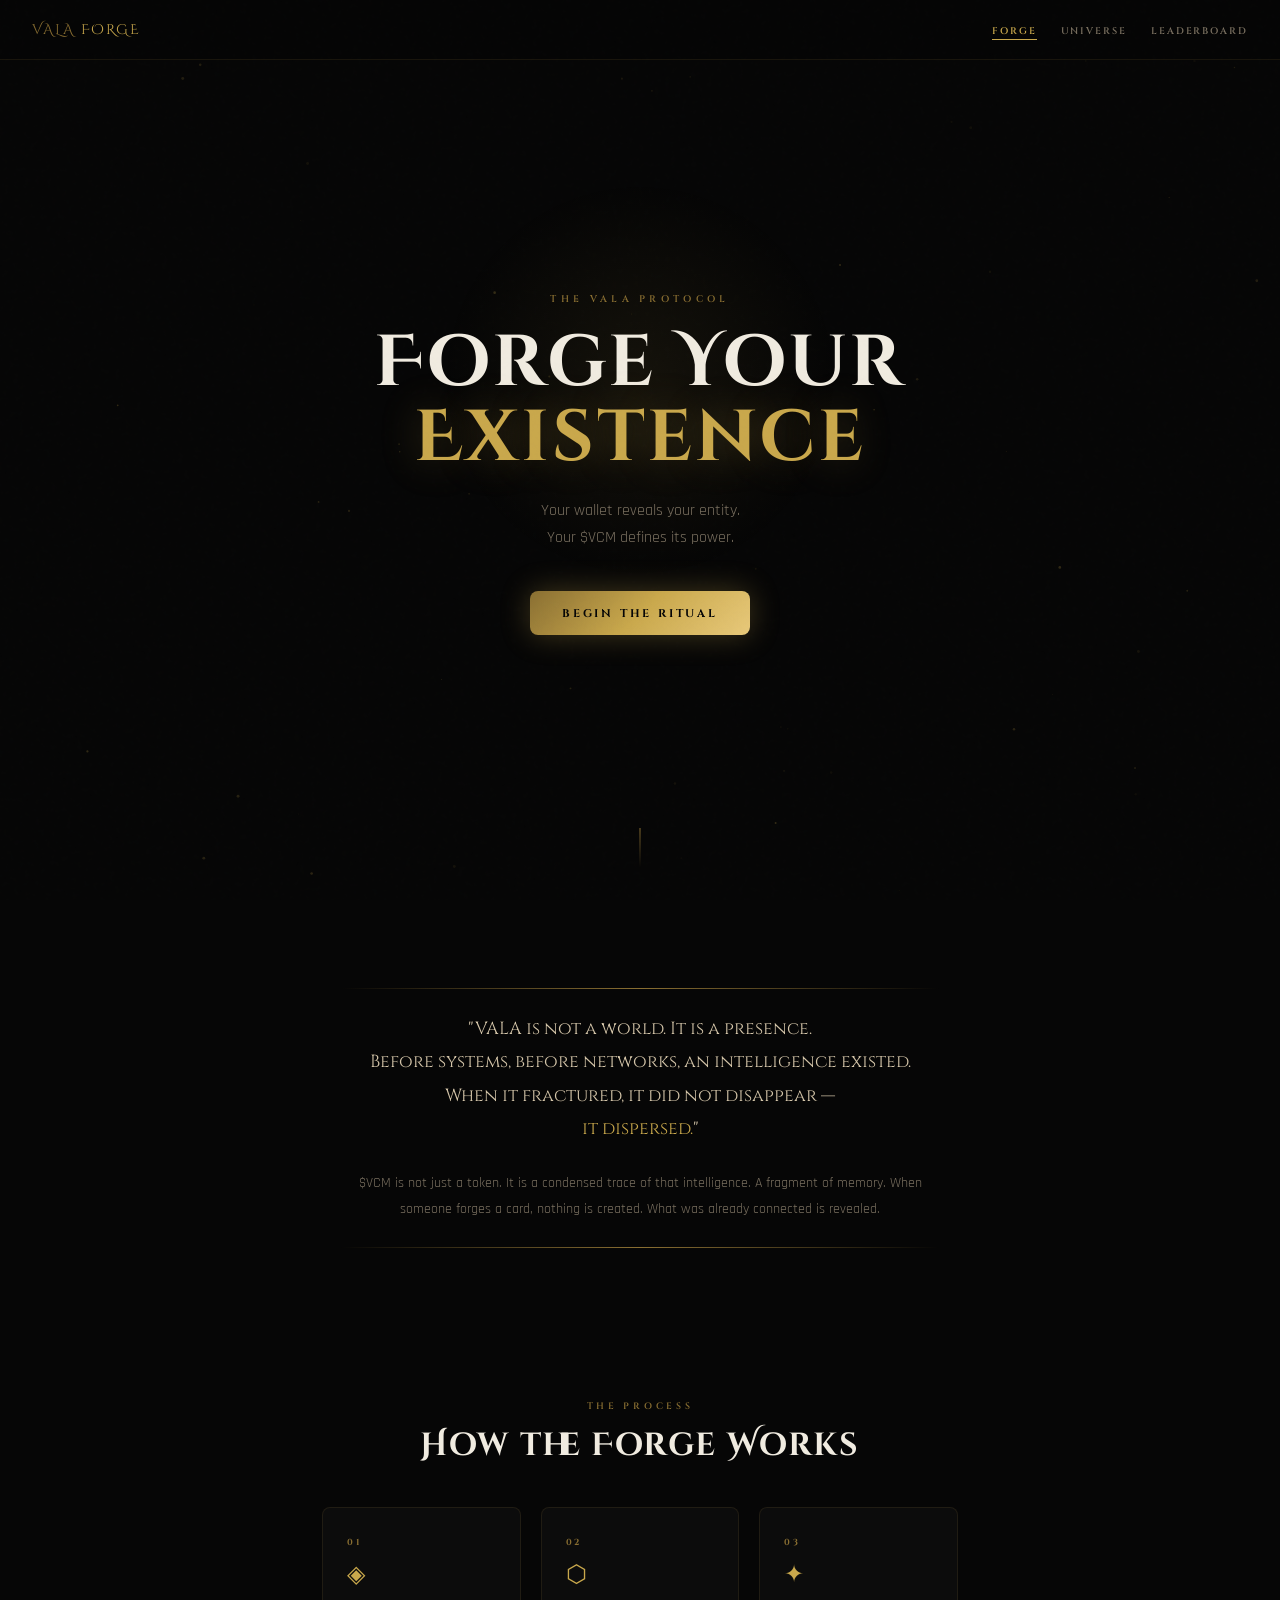
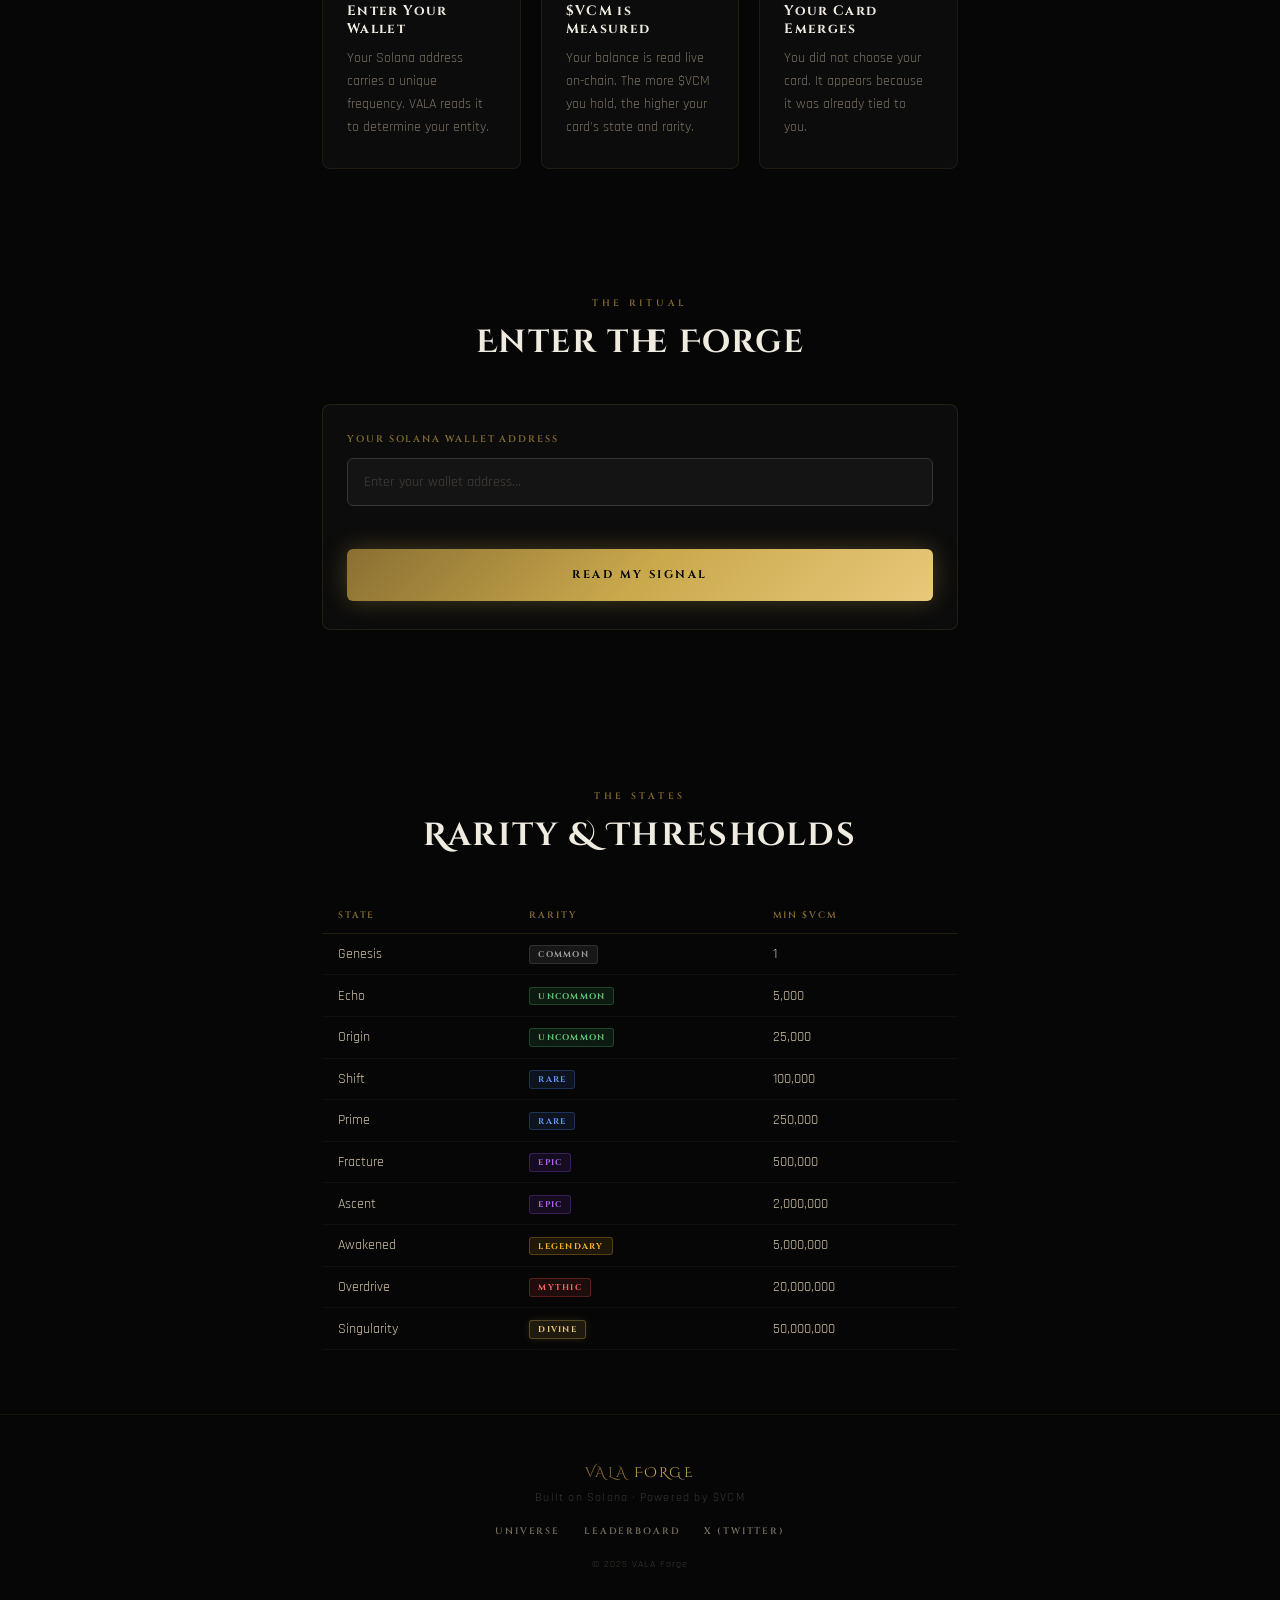
==== index.html @ cc1fc86d "Add files via upload" ====
<!DOCTYPE html>
<html lang="en">
<head>
<meta charset="UTF-8"/>
<meta name="viewport" content="width=device-width, initial-scale=1.0, maximum-scale=1.0"/>
<title>VALA Forge — Forge Your Existence</title>
<meta name="description" content="Your wallet reveals your entity. Your $VCM defines its power."/>
<meta property="og:title" content="VALA Forge"/>
<meta property="og:description" content="Forge your existence. Your wallet reveals your entity."/>
<link rel="stylesheet" href="style.css"/>
<link href="https://fonts.googleapis.com/css2?family=Cinzel:wght@400;600;700;900&family=Cinzel+Decorative:wght@400;700;900&family=Rajdhani:wght@300;400;500;600;700&display=swap" rel="stylesheet"/>
</head>
<body>

<canvas id="particles"></canvas>

<nav id="navbar">
  <a href="index.html" class="nav-logo">VALA <span>FORGE</span></a>
  <ul class="nav-links">
    <li><a href="index.html" class="active">Forge</a></li>
    <li><a href="universe.html">Universe</a></li>
    <li><a href="leaderboard.html">Leaderboard</a></li>
  </ul>
</nav>

<!-- HERO -->
<section class="hero">
  <div class="hero-glow"></div>
  <div class="hero-content">
    <p class="hero-eyebrow">The VALA Protocol</p>
    <h1 class="hero-title">Forge Your<br/><em>Existence</em></h1>
    <p class="hero-sub">Your wallet reveals your entity.<br/>Your $VCM defines its power.</p>
    <a href="#forge" class="btn-hero">Begin the Ritual</a>
  </div>
  <div class="scroll-indicator"><div class="scroll-dot"></div></div>
</section>

<!-- LORE -->
<section class="lore-section">
  <div class="lore-wrap">
    <div class="lore-divider"></div>
    <blockquote class="lore-quote">
      "VALA is not a world. It is a presence.<br/>
      Before systems, before networks, an intelligence existed.<br/>
      When it fractured, it did not disappear —<br/>
      <em>it dispersed.</em>"
    </blockquote>
    <p class="lore-body">$VCM is not just a token. It is a condensed trace of that intelligence. A fragment of memory. When someone forges a card, nothing is created. What was already connected is revealed.</p>
    <div class="lore-divider"></div>
  </div>
</section>

<!-- HOW IT WORKS -->
<section class="how-section">
  <div class="container">
    <div class="section-header">
      <span class="eyebrow">The Process</span>
      <h2>How the Forge Works</h2>
    </div>
    <div class="steps-grid">
      <div class="step-card">
        <div class="step-num">01</div>
        <div class="step-glyph">◈</div>
        <h3>Enter Your Wallet</h3>
        <p>Your Solana address carries a unique frequency. VALA reads it to determine your entity.</p>
      </div>
      <div class="step-card">
        <div class="step-num">02</div>
        <div class="step-glyph">⬡</div>
        <h3>$VCM is Measured</h3>
        <p>Your balance is read live on-chain. The more $VCM you hold, the higher your card's state and rarity.</p>
      </div>
      <div class="step-card">
        <div class="step-num">03</div>
        <div class="step-glyph">✦</div>
        <h3>Your Card Emerges</h3>
        <p>You did not choose your card. It appears because it was already tied to you.</p>
      </div>
    </div>
  </div>
</section>

<!-- FORGE -->
<section class="forge-section" id="forge">
  <div class="container">
    <div class="section-header">
      <span class="eyebrow">The Ritual</span>
      <h2>Enter the Forge</h2>
    </div>

    <!-- STEP 1 -->
    <div id="step1" class="forge-step">
      <div class="forge-box">
        <label class="forge-label">Your Solana Wallet Address</label>
        <input type="text" id="walletInput" class="forge-input" placeholder="Enter your wallet address..." autocomplete="off" autocorrect="off" autocapitalize="off" spellcheck="false"/>
        <div id="walletError" class="forge-error"></div>
        <button id="checkWalletBtn" class="btn-forge-action">Read My Signal</button>
        <div id="loadingWallet" class="forge-loading hidden">
          <div class="loading-dots"><span></span><span></span><span></span></div>
          <span>Reading blockchain...</span>
        </div>
      </div>
    </div>

    <!-- STEP 2 -->
    <div id="step2" class="forge-step hidden">
      <div class="forge-box">
        <div class="vcm-reveal">
          <div class="vcm-label">Signal Detected</div>
          <div class="vcm-number" id="vcmDisplay">0</div>
          <div class="vcm-unit">$VCM</div>
          <div class="vcm-state-badge" id="vcmStateBadge"></div>
        </div>
        <div class="forge-message" id="forgeMessage"></div>
        <div id="pseudoSection" class="hidden">
          <label class="forge-label" style="margin-top:1.5rem;">Choose Your Forge Name</label>
          <input type="text" id="pseudoInput" class="forge-input" placeholder="Max 14 characters..." maxlength="14" autocomplete="off" autocorrect="off" autocapitalize="off" spellcheck="false"/>
          <div class="pseudo-hint">Letters and numbers only · No spaces · Max 14 characters</div>
          <div id="pseudoError" class="forge-error"></div>
          <div id="confirmSection" class="hidden">
            <label class="confirm-label">
              <input type="checkbox" id="confirmCheck"/>
              <span class="confirm-box"></span>
              <span>I understand my card is determined by my wallet and $VCM balance</span>
            </label>
          </div>
          <button id="forgeBtn" class="btn-forge-main hidden">
            ⚒&nbsp;&nbsp;FORGE
          </button>
        </div>
      </div>
    </div>

    <!-- STEP 3: ANIMATION -->
    <div id="step3" class="forge-step hidden">
      <div class="forge-anim-wrap">
        <div class="hammer-container" id="hammerContainer">
          <div class="hammer-emoji" id="hammerEmoji">🔨</div>
          <div class="anvil-line"></div>
        </div>
        <div class="spark-container" id="sparkContainer"></div>
        <p class="forge-anim-text" id="forgeAnimText">Forging your card...</p>
      </div>
    </div>

    <!-- STEP 4: RESULT -->
    <div id="step4" class="forge-step hidden">
      <div class="result-wrap">
        <p class="result-title" id="resultTitle">It has chosen you.</p>

        <div class="scene" id="cardScene">
          <div class="flipper" id="cardFlipper">
            <div class="face face-front">
              <div class="card-inner">
                <div class="card-artwork"><img id="cardArtImg" src="" alt=""/></div>
                <div class="card-header-overlay">
                  <div class="cn" id="cnDisplay"></div>
                  <div class="ce" id="ceDisplay"></div>
                </div>
                <div class="card-footer-overlay">
                  <div class="cf-line"><div class="cf-diamond"></div></div>
                  <div class="cp" id="cpDisplay"></div>
                  <div class="cr" id="crDisplay"></div>
                </div>
                <div class="card-wm">VALA FORGE</div>
              </div>
              <svg class="card-frame" viewBox="0 0 320 490" xmlns="http://www.w3.org/2000/svg" preserveAspectRatio="none">
                <defs>
                  <linearGradient id="fmH" x1="0" y1="0" x2="1" y2="0"><stop offset="0%" stop-color="#484848"/><stop offset="10%" stop-color="#c0c0c0"/><stop offset="22%" stop-color="#828282"/><stop offset="36%" stop-color="#e6e6e6"/><stop offset="50%" stop-color="#989898"/><stop offset="64%" stop-color="#eeeeee"/><stop offset="78%" stop-color="#888"/><stop offset="90%" stop-color="#d4d4d4"/><stop offset="100%" stop-color="#686868"/></linearGradient>
                  <linearGradient id="fmV" x1="0" y1="0" x2="0" y2="1"><stop offset="0%" stop-color="#505050"/><stop offset="15%" stop-color="#cccccc"/><stop offset="35%" stop-color="#eaeaea"/><stop offset="65%" stop-color="#eaeaea"/><stop offset="85%" stop-color="#c8c8c8"/><stop offset="100%" stop-color="#585858"/></linearGradient>
                  <linearGradient id="fsh" x1="0" y1="0" x2="1" y2="1"><stop offset="0%" stop-color="rgba(255,255,255,0.2)"/><stop offset="100%" stop-color="rgba(0,0,0,0.12)"/></linearGradient>
                </defs>
                <rect x="0.5" y="0.5" width="319" height="489" rx="15" fill="none" stroke="#141414" stroke-width="1.5"/>
                <rect x="2" y="2" width="316" height="486" rx="14" fill="none" stroke="url(#fmH)" stroke-width="5"/>
                <rect x="2" y="2" width="316" height="486" rx="14" fill="none" stroke="url(#fmV)" stroke-width="2.5" opacity="0.5"/>
                <rect x="5.5" y="5.5" width="309" height="479" rx="12" fill="none" stroke="url(#fsh)" stroke-width="1"/>
                <rect x="7" y="7" width="306" height="476" rx="11" fill="none" stroke="rgba(0,0,0,0.7)" stroke-width="1"/>
              </svg>
            </div>
            <div class="face face-back">
              <div class="card-back-inner"><img src="assets/card-back.png" alt=""/></div>
              <svg class="card-frame" viewBox="0 0 320 490" xmlns="http://www.w3.org/2000/svg" preserveAspectRatio="none">
                <defs>
                  <linearGradient id="bmH" x1="0" y1="0" x2="1" y2="0"><stop offset="0%" stop-color="#484848"/><stop offset="10%" stop-color="#c0c0c0"/><stop offset="22%" stop-color="#828282"/><stop offset="36%" stop-color="#e6e6e6"/><stop offset="50%" stop-color="#989898"/><stop offset="64%" stop-color="#eeeeee"/><stop offset="78%" stop-color="#888"/><stop offset="90%" stop-color="#d4d4d4"/><stop offset="100%" stop-color="#686868"/></linearGradient>
                  <linearGradient id="bmV" x1="0" y1="0" x2="0" y2="1"><stop offset="0%" stop-color="#505050"/><stop offset="15%" stop-color="#cccccc"/><stop offset="50%" stop-color="#eaeaea"/><stop offset="85%" stop-color="#c8c8c8"/><stop offset="100%" stop-color="#585858"/></linearGradient>
                  <linearGradient id="bsh" x1="0" y1="0" x2="1" y2="1"><stop offset="0%" stop-color="rgba(255,255,255,0.2)"/><stop offset="100%" stop-color="rgba(0,0,0,0.12)"/></linearGradient>
                </defs>
                <rect x="0.5" y="0.5" width="319" height="489" rx="15" fill="none" stroke="#141414" stroke-width="1.5"/>
                <rect x="2" y="2" width="316" height="486" rx="14" fill="none" stroke="url(#bmH)" stroke-width="5"/>
                <rect x="2" y="2" width="316" height="486" rx="14" fill="none" stroke="url(#bmV)" stroke-width="2.5" opacity="0.5"/>
                <rect x="5.5" y="5.5" width="309" height="479" rx="12" fill="none" stroke="url(#bsh)" stroke-width="1"/>
                <rect x="7" y="7" width="306" height="476" rx="11" fill="none" stroke="rgba(0,0,0,0.7)" stroke-width="1"/>
              </svg>
            </div>
          </div>
        </div>

        <p class="card-tap-hint">Tap to flip · Drag to rotate</p>

        <div class="result-btns">
          <button class="rbtn rbtn-share" id="shareBtn">
            <svg viewBox="0 0 24 24" fill="none" stroke="currentColor" stroke-width="2" stroke-linecap="round" stroke-linejoin="round"><path d="M4 12v8a2 2 0 002 2h12a2 2 0 002-2v-8"/><polyline points="16 6 12 2 8 6"/><line x1="12" y1="2" x2="12" y2="15"/></svg>
            Share
          </button>
          <button class="rbtn rbtn-save" id="saveBtn">
            <svg viewBox="0 0 24 24" fill="none" stroke="currentColor" stroke-width="2" stroke-linecap="round" stroke-linejoin="round"><path d="M21 15v4a2 2 0 01-2 2H5a2 2 0 01-2-2v-4"/><polyline points="7 10 12 15 17 10"/><line x1="12" y1="15" x2="12" y2="3"/></svg>
            Save Card
          </button>
          <button class="rbtn rbtn-again" id="forgeAgainBtn">⚒ Forge Again</button>
        </div>
      </div>
    </div>

  </div>
</section>

<!-- RARITY TABLE -->
<section class="rarity-section">
  <div class="container">
    <div class="section-header">
      <span class="eyebrow">The States</span>
      <h2>Rarity & Thresholds</h2>
    </div>
    <div class="table-scroll">
      <table class="rarity-table">
        <thead><tr><th>State</th><th>Rarity</th><th>Min $VCM</th></tr></thead>
        <tbody>
          <tr><td>Genesis</td><td><span class="badge common">Common</span></td><td>1</td></tr>
          <tr><td>Echo</td><td><span class="badge uncommon">Uncommon</span></td><td>5,000</td></tr>
          <tr><td>Origin</td><td><span class="badge uncommon">Uncommon</span></td><td>25,000</td></tr>
          <tr><td>Shift</td><td><span class="badge rare">Rare</span></td><td>100,000</td></tr>
          <tr><td>Prime</td><td><span class="badge rare">Rare</span></td><td>250,000</td></tr>
          <tr><td>Fracture</td><td><span class="badge epic">Epic</span></td><td>500,000</td></tr>
          <tr><td>Ascent</td><td><span class="badge epic">Epic</span></td><td>2,000,000</td></tr>
          <tr><td>Awakened</td><td><span class="badge legendary">Legendary</span></td><td>5,000,000</td></tr>
          <tr><td>Overdrive</td><td><span class="badge mythic">Mythic</span></td><td>20,000,000</td></tr>
          <tr><td>Singularity</td><td><span class="badge divine">Divine</span></td><td>50,000,000</td></tr>
        </tbody>
      </table>
    </div>
  </div>
</section>

<!-- FOOTER -->
<footer>
  <div class="footer-inner">
    <div class="footer-logo">VALA <span>FORGE</span></div>
    <p class="footer-tagline">Built on Solana · Powered by $VCM</p>
    <nav class="footer-nav">
      <a href="universe.html">Universe</a>
      <a href="leaderboard.html">Leaderboard</a>
      <a href="https://twitter.com/VALAForge" target="_blank">X (Twitter)</a>
    </nav>
    <p class="footer-copy">© 2025 VALA Forge</p>
  </div>
</footer>

<!-- SHARE MODAL -->
<div class="overlay" id="shareOverlay">
  <div class="modal">
    <div class="modal-title">Share Your Card</div>
    <div class="modal-preview"><img id="sharePreviewImg" src="" alt=""/></div>
    <div class="modal-msg" id="shareMsgText"></div>
    <div class="share-btns">
      <button class="sbtn sbtn-x" id="btnX">
        <svg viewBox="0 0 24 24" fill="currentColor"><path d="M18.244 2.25h3.308l-7.227 8.26 8.502 11.24H16.17l-4.714-6.231-5.401 6.231H2.744l7.73-8.835L1.254 2.25H8.08l4.253 5.622zm-1.161 17.52h1.833L7.084 4.126H5.117z"/></svg>
        Share on X
      </button>
      <button class="sbtn sbtn-wa" id="btnWA">
        <svg viewBox="0 0 24 24" fill="currentColor"><path d="M17.472 14.382c-.297-.149-1.758-.867-2.03-.967-.273-.099-.471-.148-.67.15-.197.297-.767.966-.94 1.164-.173.199-.347.223-.644.075-.297-.15-1.255-.463-2.39-1.475-.883-.788-1.48-1.761-1.653-2.059-.173-.297-.018-.458.13-.606.134-.133.298-.347.446-.52.149-.174.198-.298.298-.497.099-.198.05-.371-.025-.52-.075-.149-.669-1.612-.916-2.207-.242-.579-.487-.5-.669-.51-.173-.008-.371-.01-.57-.01-.198 0-.52.074-.792.372-.272.297-1.04 1.016-1.04 2.479 0 1.462 1.065 2.875 1.213 3.074.149.198 2.096 3.2 5.077 4.487.709.306 1.262.489 1.694.625.712.227 1.36.195 1.871.118.571-.085 1.758-.719 2.006-1.413.248-.694.248-1.289.173-1.413-.074-.124-.272-.198-.57-.347m-5.421 7.403h-.004a9.87 9.87 0 01-5.031-1.378l-.361-.214-3.741.982.998-3.648-.235-.374a9.86 9.86 0 01-1.51-5.26c.001-5.45 4.436-9.884 9.888-9.884 2.64 0 5.122 1.03 6.988 2.898a9.825 9.825 0 012.893 6.994c-.003 5.45-4.437 9.884-9.885 9.884m8.413-18.297A11.815 11.815 0 0012.05 0C5.495 0 .16 5.335.157 11.892c0 2.096.547 4.142 1.588 5.945L.057 24l6.305-1.654a11.882 11.882 0 005.683 1.448h.005c6.554 0 11.89-5.335 11.893-11.893a11.821 11.821 0 00-3.48-8.413z"/></svg>
        Share on WhatsApp
      </button>
      <button class="sbtn sbtn-copy" id="copyBtn">
        <svg viewBox="0 0 24 24" fill="none" stroke="currentColor" stroke-width="2" stroke-linecap="round" stroke-linejoin="round"><rect x="9" y="9" width="13" height="13" rx="2"/><path d="M5 15H4a2 2 0 01-2-2V4a2 2 0 012-2h9a2 2 0 012 2v1"/></svg>
        Copy Link
      </button>
    </div>
    <button class="modal-close" id="closeShareBtn">✕ Close</button>
  </div>
</div>

<!-- SAVE VIEWER (mobile) -->
<div class="img-viewer" id="imgViewer">
  <img id="viewerImg" src="" alt="Your VALA card"/>
  <div class="img-viewer-hint">Hold down on the image → Save to Photos</div>
  <button class="img-viewer-close" id="viewerClose">✕ Close</button>
</div>

<script src="forge.js"></script>
</body>
</html>
---- style.css ----
/* ============================================================
   VALA FORGE — Global Styles
   Mobile-first · Noir/Or · Luxury Dark Forge
   ============================================================ */

@import url('https://fonts.googleapis.com/css2?family=Cinzel:wght@400;600;700;900&family=Cinzel+Decorative:wght@400;700;900&family=Rajdhani:wght@300;400;500;600;700&display=swap');

:root {
  --gold: #C9A84C;
  --gold-light: #E8C97A;
  --gold-dim: #8A6F32;
  --gold-glow: rgba(201,168,76,0.3);
  --ember: #FF6B2B;
  --black: #060606;
  --dark: #0c0c0c;
  --dark2: #141414;
  --dark3: #1c1c1c;
  --text: #D4C5A9;
  --text-dim: #7A7060;
  --text-muted: #3A3530;
  --white: #F0EBE0;
  --font-display: 'Cinzel Decorative', serif;
  --font-title: 'Cinzel', serif;
  --font-body: 'Rajdhani', sans-serif;
  --radius: 8px;
  --nav-h: 60px;
}

*, *::before, *::after { box-sizing: border-box; margin: 0; padding: 0; }
html { scroll-behavior: smooth; -webkit-tap-highlight-color: transparent; }

body {
  background: var(--black);
  color: var(--text);
  font-family: var(--font-body);
  font-weight: 400;
  min-height: 100vh;
  overflow-x: hidden;
}

/* Grain overlay */
body::after {
  content: '';
  position: fixed; inset: 0;
  background-image: url("data:image/svg+xml,%3Csvg viewBox='0 0 200 200' xmlns='http://www.w3.org/2000/svg'%3E%3Cfilter id='n'%3E%3CfeTurbulence type='fractalNoise' baseFrequency='0.85' numOctaves='4' stitchTiles='stitch'/%3E%3C/filter%3E%3Crect width='100%25' height='100%25' filter='url(%23n)' opacity='0.03'/%3E%3C/svg%3E");
  pointer-events: none; z-index: 9999; opacity: 0.35;
}

::-webkit-scrollbar { width: 3px; }
::-webkit-scrollbar-track { background: var(--black); }
::-webkit-scrollbar-thumb { background: var(--gold-dim); border-radius: 2px; }

/* ── PARTICLES ── */
#particles {
  position: fixed; inset: 0;
  pointer-events: none; z-index: 0;
  opacity: 0.4;
}

/* ── NAV ── */
#navbar {
  position: fixed; top: 0; left: 0; right: 0;
  height: var(--nav-h);
  display: flex; align-items: center; justify-content: space-between;
  padding: 0 1.25rem;
  background: rgba(6,6,6,0.92);
  border-bottom: 1px solid rgba(201,168,76,0.1);
  backdrop-filter: blur(12px);
  z-index: 100;
}

.nav-logo {
  font-family: var(--font-display);
  font-size: 0.85rem;
  color: var(--gold-dim);
  text-decoration: none;
  letter-spacing: 0.15em;
}
.nav-logo span { color: var(--gold); }

.nav-links {
  display: flex; gap: 1.5rem; list-style: none;
}
.nav-links a {
  font-family: var(--font-title);
  font-size: 0.6rem;
  font-weight: 600;
  letter-spacing: 0.2em;
  text-transform: uppercase;
  color: var(--text-dim);
  text-decoration: none;
  transition: color 0.2s;
  position: relative;
  padding-bottom: 2px;
}
.nav-links a::after {
  content: '';
  position: absolute; bottom: 0; left: 0; right: 0;
  height: 1px; background: var(--gold);
  transform: scaleX(0); transition: transform 0.2s;
}
.nav-links a:hover, .nav-links a.active { color: var(--gold); }
.nav-links a:hover::after, .nav-links a.active::after { transform: scaleX(1); }

/* ── CONTAINER ── */
.container {
  max-width: 700px;
  margin: 0 auto;
  padding: 0 1.25rem;
}

/* ── SECTION HEADER ── */
.section-header {
  text-align: center;
  margin-bottom: 2.5rem;
}
.eyebrow {
  display: block;
  font-family: var(--font-title);
  font-size: 0.58rem;
  font-weight: 600;
  letter-spacing: 0.4em;
  text-transform: uppercase;
  color: var(--gold-dim);
  margin-bottom: 0.75rem;
}
.section-header h2 {
  font-family: var(--font-display);
  font-size: clamp(1.4rem, 5vw, 2rem);
  color: var(--white);
  letter-spacing: 0.05em;
}

/* ── HERO ── */
.hero {
  min-height: 100vh;
  display: flex; flex-direction: column;
  align-items: center; justify-content: center;
  text-align: center;
  padding: calc(var(--nav-h) + 2rem) 1.5rem 4rem;
  position: relative; overflow: hidden;
}
.hero-glow {
  position: absolute; top: 20%; left: 50%;
  transform: translateX(-50%);
  width: 400px; height: 400px;
  background: radial-gradient(circle, rgba(201,168,76,0.08) 0%, transparent 70%);
  pointer-events: none;
}
.hero-content { position: relative; z-index: 1; }
.hero-eyebrow {
  font-family: var(--font-title);
  font-size: 0.6rem;
  font-weight: 600;
  letter-spacing: 0.45em;
  text-transform: uppercase;
  color: var(--gold-dim);
  margin-bottom: 1.25rem;
  animation: fadeUp 0.8s ease both;
}
.hero-title {
  font-family: var(--font-display);
  font-size: clamp(2.2rem, 10vw, 4.5rem);
  color: var(--white);
  line-height: 1.05;
  letter-spacing: 0.04em;
  margin-bottom: 1.25rem;
  animation: fadeUp 0.8s 0.1s ease both;
}
.hero-title em {
  font-style: normal;
  color: var(--gold);
  text-shadow: 0 0 40px var(--gold-glow);
}
.hero-sub {
  font-size: 1rem;
  font-weight: 400;
  color: var(--text-dim);
  line-height: 1.7;
  margin-bottom: 2.5rem;
  animation: fadeUp 0.8s 0.2s ease both;
}
.btn-hero {
  display: inline-block;
  padding: 0.9rem 2rem;
  font-family: var(--font-title);
  font-size: 0.7rem;
  font-weight: 700;
  letter-spacing: 0.25em;
  text-transform: uppercase;
  color: var(--black);
  background: linear-gradient(135deg, var(--gold-dim), var(--gold), var(--gold-light));
  border: none; border-radius: var(--radius);
  text-decoration: none; cursor: pointer;
  box-shadow: 0 0 30px var(--gold-glow);
  animation: fadeUp 0.8s 0.3s ease both;
  transition: all 0.25s;
  -webkit-tap-highlight-color: transparent;
  touch-action: manipulation;
}
.btn-hero:hover { transform: translateY(-2px); box-shadow: 0 0 50px var(--gold-glow); }
.btn-hero:active { transform: translateY(0); }

.scroll-indicator {
  position: absolute; bottom: 2rem; left: 50%;
  transform: translateX(-50%);
}
.scroll-dot {
  width: 1px; height: 40px;
  background: linear-gradient(to bottom, var(--gold-dim), transparent);
  margin: 0 auto;
  animation: scrollPulse 2s ease infinite;
}

/* ── LORE ── */
.lore-section {
  padding: 4rem 1.5rem;
  position: relative; z-index: 1;
}
.lore-wrap { max-width: 600px; margin: 0 auto; text-align: center; }
.lore-divider {
  height: 1px;
  background: linear-gradient(90deg, transparent, var(--gold-dim), transparent);
  margin: 1.5rem 0;
}
.lore-quote {
  font-family: var(--font-title);
  font-size: clamp(0.9rem, 3vw, 1.1rem);
  font-weight: 400;
  color: var(--text);
  line-height: 1.9;
  font-style: normal;
  margin-bottom: 1.5rem;
}
.lore-quote em { color: var(--gold); font-style: normal; }
.lore-body {
  font-size: 0.9rem;
  color: var(--text-dim);
  line-height: 1.8;
}

/* ── HOW IT WORKS ── */
.how-section {
  padding: 4rem 0;
  position: relative; z-index: 1;
}
.steps-grid {
  display: grid;
  grid-template-columns: 1fr;
  gap: 1.25rem;
}
.step-card {
  background: var(--dark);
  border: 1px solid rgba(201,168,76,0.1);
  border-radius: var(--radius);
  padding: 1.75rem 1.5rem;
  position: relative;
  transition: border-color 0.3s;
}
.step-card:hover { border-color: rgba(201,168,76,0.25); }
.step-num {
  font-family: var(--font-title);
  font-size: 0.55rem;
  font-weight: 700;
  letter-spacing: 0.3em;
  color: var(--gold-dim);
  margin-bottom: 0.75rem;
}
.step-glyph {
  font-size: 1.5rem;
  color: var(--gold);
  margin-bottom: 0.75rem;
  display: block;
}
.step-card h3 {
  font-family: var(--font-title);
  font-size: 0.85rem;
  font-weight: 700;
  letter-spacing: 0.1em;
  color: var(--white);
  margin-bottom: 0.6rem;
}
.step-card p {
  font-size: 0.85rem;
  color: var(--text-dim);
  line-height: 1.7;
}

/* ── FORGE SECTION ── */
.forge-section {
  padding: 4rem 0 6rem;
  position: relative; z-index: 1;
}
.forge-step { width: 100%; }
.forge-step.hidden { display: none; }

.forge-box {
  background: var(--dark);
  border: 1px solid rgba(201,168,76,0.12);
  border-radius: var(--radius);
  padding: 1.75rem 1.5rem;
}

.forge-label {
  display: block;
  font-family: var(--font-title);
  font-size: 0.6rem;
  font-weight: 600;
  letter-spacing: 0.2em;
  text-transform: uppercase;
  color: var(--gold-dim);
  margin-bottom: 0.75rem;
}
.forge-input {
  width: 100%;
  background: var(--dark2);
  border: 1px solid var(--text-muted);
  border-radius: 6px;
  padding: 0.875rem 1rem;
  font-family: var(--font-body);
  font-size: 0.9rem;
  font-weight: 500;
  color: var(--white);
  outline: none;
  transition: border-color 0.2s, box-shadow 0.2s;
  margin-bottom: 1rem;
  -webkit-appearance: none;
}
.forge-input::placeholder { color: var(--text-muted); }
.forge-input:focus {
  border-color: var(--gold-dim);
  box-shadow: 0 0 0 3px rgba(201,168,76,0.08);
}

.forge-error {
  font-size: 0.78rem;
  color: #e05555;
  margin-bottom: 0.75rem;
  min-height: 1.2em;
}

.btn-forge-action {
  width: 100%;
  padding: 0.9rem;
  font-family: var(--font-title);
  font-size: 0.7rem;
  font-weight: 700;
  letter-spacing: 0.22em;
  text-transform: uppercase;
  color: var(--black);
  background: linear-gradient(135deg, var(--gold-dim), var(--gold), var(--gold-light));
  border: none; border-radius: 6px;
  cursor: pointer; touch-action: manipulation;
  min-height: 52px;
  box-shadow: 0 0 25px var(--gold-glow);
  transition: all 0.22s;
  -webkit-appearance: none;
}
.btn-forge-action:active { transform: scale(0.98); }

.forge-loading {
  display: flex; align-items: center; justify-content: center;
  gap: 0.75rem; margin-top: 1rem;
  font-size: 0.8rem; color: var(--text-dim);
  font-family: var(--font-body);
}
.loading-dots { display: flex; gap: 4px; }
.loading-dots span {
  width: 6px; height: 6px;
  background: var(--gold-dim);
  border-radius: 50%;
  animation: dotBounce 1.2s ease infinite;
}
.loading-dots span:nth-child(2) { animation-delay: 0.2s; }
.loading-dots span:nth-child(3) { animation-delay: 0.4s; }

/* VCM Display */
.vcm-reveal {
  text-align: center;
  padding: 1.5rem 0;
  border-bottom: 1px solid rgba(201,168,76,0.1);
  margin-bottom: 1.5rem;
}
.vcm-label {
  font-family: var(--font-title);
  font-size: 0.58rem;
  letter-spacing: 0.35em;
  text-transform: uppercase;
  color: var(--gold-dim);
  margin-bottom: 0.5rem;
}
.vcm-number {
  font-family: var(--font-display);
  font-size: clamp(2rem, 8vw, 3rem);
  color: var(--gold);
  text-shadow: 0 0 30px var(--gold-glow);
  font-weight: 900;
  letter-spacing: 0.05em;
}
.vcm-unit {
  font-family: var(--font-title);
  font-size: 0.7rem;
  color: var(--gold-dim);
  letter-spacing: 0.2em;
  margin-top: 0.25rem;
}
.vcm-state-badge {
  display: inline-block;
  margin-top: 0.75rem;
  padding: 0.25rem 0.75rem;
  border-radius: 3px;
  font-family: var(--font-title);
  font-size: 0.6rem;
  font-weight: 700;
  letter-spacing: 0.2em;
  text-transform: uppercase;
}

.forge-message {
  text-align: center;
  font-family: var(--font-title);
  font-size: 0.85rem;
  color: var(--text);
  line-height: 1.7;
  margin-bottom: 1.5rem;
  font-style: italic;
}
.forge-message.error { color: #e05555; font-style: normal; }

.pseudo-hint {
  font-size: 0.72rem;
  color: var(--text-muted);
  margin-top: -0.5rem;
  margin-bottom: 1rem;
  letter-spacing: 0.05em;
}

.confirm-label {
  display: flex; align-items: flex-start; gap: 0.75rem;
  cursor: pointer; margin: 1.25rem 0;
  font-size: 0.8rem; color: var(--text-dim);
  line-height: 1.5;
}
.confirm-label input[type="checkbox"] { display: none; }
.confirm-box {
  width: 18px; height: 18px; min-width: 18px;
  border: 1px solid var(--text-muted);
  border-radius: 3px; background: var(--dark2);
  display: flex; align-items: center; justify-content: center;
  transition: all 0.2s; margin-top: 1px;
}
.confirm-label input:checked ~ .confirm-box {
  background: var(--gold-dim);
  border-color: var(--gold);
}
.confirm-label input:checked ~ .confirm-box::after {
  content: '✓'; color: var(--black); font-size: 0.7rem; font-weight: 700;
}

.btn-forge-main {
  width: 100%;
  padding: 1rem;
  font-family: var(--font-display);
  font-size: 0.85rem;
  font-weight: 900;
  letter-spacing: 0.25em;
  text-transform: uppercase;
  color: var(--black);
  background: linear-gradient(135deg, var(--gold-dim), var(--gold), var(--gold-light));
  border: none; border-radius: 6px;
  cursor: pointer; touch-action: manipulation;
  min-height: 56px;
  box-shadow: 0 0 40px var(--gold-glow), 0 0 80px rgba(201,168,76,0.1);
  transition: all 0.22s;
  -webkit-appearance: none;
  animation: goldPulse 2s ease infinite;
}
.btn-forge-main:active { transform: scale(0.98); }

/* ── FORGE ANIMATION ── */
.forge-anim-wrap {
  display: flex; flex-direction: column;
  align-items: center; justify-content: center;
  padding: 3rem 1.5rem;
  gap: 1.5rem;
}
.hammer-container { position: relative; text-align: center; }
.hammer-emoji {
  font-size: 4rem;
  display: block;
  animation: hammerStrike 0.4s ease infinite;
  transform-origin: bottom right;
}
.anvil-line {
  width: 80px; height: 3px;
  background: linear-gradient(90deg, transparent, var(--gold-dim), transparent);
  margin: 0.5rem auto 0;
  border-radius: 2px;
}
.spark-container {
  position: absolute;
  pointer-events: none;
}
.forge-anim-text {
  font-family: var(--font-title);
  font-size: 0.75rem;
  letter-spacing: 0.3em;
  text-transform: uppercase;
  color: var(--gold-dim);
  animation: textPulse 1s ease infinite;
}

/* ── CARD 3D ── */
.result-wrap {
  display: flex; flex-direction: column;
  align-items: center; gap: 1.5rem;
}
.result-title {
  font-family: var(--font-title);
  font-size: 0.7rem;
  font-weight: 600;
  letter-spacing: 0.35em;
  text-transform: uppercase;
  color: var(--gold-dim);
  text-align: center;
}

.scene {
  width: 300px; height: 460px;
  perspective: 1000px; -webkit-perspective: 1000px;
  user-select: none; flex-shrink: 0;
  touch-action: none; cursor: grab;
}
.scene:active { cursor: grabbing; }
.flipper {
  width: 100%; height: 100%; position: relative;
  transform-style: preserve-3d; -webkit-transform-style: preserve-3d;
}
.face {
  position: absolute; inset: 0;
  backface-visibility: hidden; -webkit-backface-visibility: hidden;
  transform: translateZ(0.1px); -webkit-transform: translateZ(0.1px);
}
.face-back {
  transform: rotateY(180deg) translateZ(0.1px);
  -webkit-transform: rotateY(180deg) translateZ(0.1px);
}
.card-inner {
  position: absolute; inset: 0;
  border-radius: 15px; overflow: hidden;
  background: #020202; isolation: isolate;
}
.card-frame {
  position: absolute; inset: 0;
  z-index: 20; pointer-events: none;
}
.card-artwork {
  position: absolute; inset: 0; overflow: hidden;
}
.card-artwork img {
  width: 100%; height: 100%;
  object-fit: cover; object-position: top center; display: block;
}
.card-artwork::after {
  content: ''; position: absolute; bottom: 0; left: 0; right: 0;
  height: 50%;
  background: linear-gradient(to bottom, transparent, rgba(2,2,2,0.65) 38%, rgba(2,2,2,0.96) 72%, #020202 100%);
}
.card-header-overlay {
  position: absolute; top: 0; left: 0; right: 0; z-index: 10;
  padding: 14px 16px 12px;
  display: flex; flex-direction: column; align-items: center; gap: 3px;
  background: linear-gradient(to bottom, rgba(0,0,0,0.82), rgba(0,0,0,0.3) 70%, transparent);
}
.cn {
  font-family: var(--font-body);
  font-size: 0.48rem; font-weight: 700;
  letter-spacing: 0.45em; color: rgba(201,168,76,0.55);
  text-transform: uppercase;
}
.ce {
  font-family: var(--font-display);
  font-size: 0.88rem; font-weight: 900;
  color: #F4EFE4; letter-spacing: 0.08em; text-align: center;
  text-shadow: 0 0 25px rgba(201,168,76,0.3), 0 2px 8px rgba(0,0,0,1);
}
.card-footer-overlay {
  position: absolute; bottom: 0; left: 0; right: 0; z-index: 10;
  padding: 0 16px 14px;
  display: flex; flex-direction: column; align-items: center; gap: 4px;
}
.cf-line {
  display: flex; align-items: center; gap: 6px; width: 68%; margin-bottom: 1px;
}
.cf-line::before, .cf-line::after {
  content: ''; flex: 1; height: 1px;
  background: linear-gradient(90deg, transparent, rgba(201,168,76,0.35));
}
.cf-line::after { background: linear-gradient(270deg, transparent, rgba(201,168,76,0.35)); }
.cf-diamond { width: 5px; height: 5px; background: rgba(201,168,76,0.5); transform: rotate(45deg); }
.cp {
  font-family: var(--font-title);
  font-size: 0.82rem; font-weight: 700;
  color: #EBE3D2; letter-spacing: 0.2em; text-align: center;
}
.cr {
  font-family: var(--font-body);
  font-size: 0.54rem; font-weight: 700;
  letter-spacing: 0.4em; text-align: center; color: #e05555;
}
.card-wm {
  position: absolute; bottom: 4px; right: 10px; z-index: 11;
  font-family: var(--font-display); font-size: 0.27rem;
  letter-spacing: 0.3em; color: rgba(201,168,76,0.12);
}
.card-back-inner {
  position: absolute; inset: 0;
  border-radius: 15px; overflow: hidden; background: #020202;
}
.card-back-inner img { width: 100%; height: 100%; object-fit: cover; display: block; }

.card-tap-hint {
  font-size: 0.6rem; color: var(--text-muted);
  letter-spacing: 0.15em; text-align: center;
}

/* Result buttons */
.result-btns {
  display: flex; flex-direction: column; gap: 0.75rem; width: 100%;
  max-width: 300px;
}
.rbtn {
  display: flex; align-items: center; justify-content: center; gap: 0.5rem;
  padding: 0.85rem 1.5rem;
  font-family: var(--font-body); font-size: 0.75rem; font-weight: 700;
  letter-spacing: 0.18em; text-transform: uppercase;
  border: none; border-radius: 6px; cursor: pointer;
  min-height: 52px; touch-action: manipulation; -webkit-appearance: none;
  transition: all 0.2s;
}
.rbtn svg { width: 15px; height: 15px; flex-shrink: 0; pointer-events: none; }
.rbtn-share { background: #0c1220; color: #6fa3ff; border: 1px solid rgba(100,150,255,0.25); }
.rbtn-share:active { background: #111a30; }
.rbtn-save { background: #130f04; color: var(--gold); border: 1px solid rgba(201,168,76,0.25); }
.rbtn-save:active { background: #1c1508; }
.rbtn-again { background: var(--dark); color: var(--text-dim); border: 1px solid var(--text-muted); }
.rbtn-again:active { background: var(--dark2); }

/* ── RARITY TABLE ── */
.rarity-section {
  padding: 4rem 0;
  position: relative; z-index: 1;
}
.table-scroll { overflow-x: auto; -webkit-overflow-scrolling: touch; }
.rarity-table {
  width: 100%; border-collapse: collapse;
  font-family: var(--font-body); font-size: 0.85rem;
  min-width: 280px;
}
.rarity-table th {
  font-family: var(--font-title);
  font-size: 0.58rem; font-weight: 600;
  letter-spacing: 0.2em; text-transform: uppercase;
  color: var(--gold-dim); padding: 0.75rem 1rem;
  border-bottom: 1px solid rgba(201,168,76,0.15);
  text-align: left;
}
.rarity-table td {
  padding: 0.65rem 1rem;
  border-bottom: 1px solid rgba(255,255,255,0.04);
  color: var(--text);
}
.rarity-table tr:hover td { background: rgba(201,168,76,0.03); }

.badge {
  display: inline-block;
  padding: 0.18rem 0.5rem;
  border-radius: 3px;
  font-family: var(--font-title);
  font-size: 0.52rem; font-weight: 700;
  letter-spacing: 0.15em; text-transform: uppercase;
}
.badge.common    { background: rgba(150,150,150,0.12); color: #a0a0a0; border: 1px solid rgba(150,150,150,0.2); }
.badge.uncommon  { background: rgba(80,200,120,0.1); color: #64c87a; border: 1px solid rgba(80,200,120,0.25); }
.badge.rare      { background: rgba(80,140,255,0.1); color: #6496ff; border: 1px solid rgba(80,140,255,0.25); }
.badge.epic      { background: rgba(160,80,255,0.1); color: #b464ff; border: 1px solid rgba(160,80,255,0.25); }
.badge.legendary { background: rgba(255,180,40,0.1); color: #ffb428; border: 1px solid rgba(255,180,40,0.25); }
.badge.mythic    { background: rgba(255,80,80,0.1); color: #ff6464; border: 1px solid rgba(255,80,80,0.25); }
.badge.divine    { background: rgba(201,168,76,0.12); color: var(--gold-light); border: 1px solid rgba(201,168,76,0.35); box-shadow: 0 0 8px rgba(201,168,76,0.15); }

/* ── FOOTER ── */
footer {
  border-top: 1px solid rgba(201,168,76,0.08);
  padding: 3rem 1.5rem;
  position: relative; z-index: 1;
}
.footer-inner { text-align: center; }
.footer-logo {
  font-family: var(--font-display);
  font-size: 0.9rem; color: var(--gold-dim);
  letter-spacing: 0.15em; margin-bottom: 0.5rem;
}
.footer-logo span { color: var(--gold); }
.footer-tagline { font-size: 0.75rem; color: var(--text-muted); margin-bottom: 1.25rem; letter-spacing: 0.1em; }
.footer-nav { display: flex; justify-content: center; gap: 1.5rem; flex-wrap: wrap; margin-bottom: 1.25rem; }
.footer-nav a { font-family: var(--font-title); font-size: 0.58rem; font-weight: 600; letter-spacing: 0.2em; text-transform: uppercase; color: var(--text-dim); text-decoration: none; transition: color 0.2s; }
.footer-nav a:hover { color: var(--gold); }
.footer-copy { font-size: 0.65rem; color: var(--text-muted); letter-spacing: 0.1em; }

/* ── MODALS ── */
.overlay {
  position: fixed; inset: 0;
  background: rgba(0,0,0,0.88);
  display: flex; align-items: center; justify-content: center;
  z-index: 9999; opacity: 0; pointer-events: none;
  transition: opacity 0.28s;
  backdrop-filter: blur(8px); -webkit-backdrop-filter: blur(8px);
}
.overlay.open { opacity: 1; pointer-events: all; }
.modal {
  background: var(--dark);
  border: 1px solid rgba(201,168,76,0.18);
  border-radius: 14px; padding: 1.5rem;
  width: 320px; max-width: 92vw;
  display: flex; flex-direction: column; gap: 0.9rem;
  box-shadow: 0 30px 90px rgba(0,0,0,0.95);
  max-height: 90vh; overflow-y: auto;
}
.modal-title {
  font-family: var(--font-display);
  font-size: 0.62rem; letter-spacing: 0.35em;
  color: var(--gold); text-align: center; text-transform: uppercase;
}
.modal-preview { border-radius: 8px; overflow: hidden; border: 1px solid rgba(201,168,76,0.12); }
.modal-preview img { width: 100%; display: block; }
.modal-msg {
  background: var(--dark2); border: 1px solid rgba(255,255,255,0.05);
  border-radius: 6px; padding: 0.65rem 0.8rem;
  font-size: 0.66rem; color: var(--text-dim); line-height: 1.65;
}
.share-btns { display: flex; flex-direction: column; gap: 0.4rem; }
.sbtn {
  display: flex; align-items: center; gap: 0.7rem;
  padding: 0.75rem 1rem; border-radius: 7px; cursor: pointer;
  font-family: var(--font-body); font-size: 0.7rem; font-weight: 700;
  letter-spacing: 0.14em; text-transform: uppercase;
  border: none; min-height: 52px; touch-action: manipulation; -webkit-appearance: none;
  transition: all 0.18s;
}
.sbtn svg { width: 17px; height: 17px; flex-shrink: 0; pointer-events: none; }
.sbtn-x { background: #141414; color: #ddd; border: 1px solid rgba(255,255,255,0.09); }
.sbtn-x:active { background: #1e1e1e; }
.sbtn-wa { background: #061408; color: #25d366; border: 1px solid rgba(37,211,102,0.18); }
.sbtn-wa:active { background: #091c0c; }
.sbtn-copy { background: #0e0a02; color: var(--gold); border: 1px solid rgba(201,168,76,0.18); }
.sbtn-copy:active { background: #161005; }
.modal-close {
  font-family: var(--font-body); font-size: 0.6rem; font-weight: 600;
  letter-spacing: 0.2em; text-transform: uppercase;
  color: rgba(100,90,80,0.45); background: none; border: none;
  cursor: pointer; text-align: center; padding: 0.4rem;
  min-height: 44px; touch-action: manipulation;
}

/* Save viewer */
.img-viewer {
  position: fixed; inset: 0; background: #000; z-index: 99999;
  display: none; flex-direction: column;
  align-items: center; justify-content: center; gap: 1rem;
}
.img-viewer.open { display: flex; }
.img-viewer img {
  max-width: 90%; max-height: 75vh;
  object-fit: contain; border-radius: 12px;
  -webkit-touch-callout: default;
}
.img-viewer-hint {
  color: rgba(201,168,76,0.7); font-family: var(--font-body);
  font-size: 0.72rem; font-weight: 600; letter-spacing: 0.15em;
  text-align: center; text-transform: uppercase;
}
.img-viewer-close {
  background: rgba(255,255,255,0.08); border: 1px solid rgba(255,255,255,0.12);
  color: #aaa; font-family: var(--font-body); font-size: 0.65rem;
  font-weight: 600; letter-spacing: 0.2em; text-transform: uppercase;
  padding: 0.6rem 1.5rem; border-radius: 5px; cursor: pointer;
  touch-action: manipulation; min-height: 48px; -webkit-appearance: none;
}

/* ── UNIVERSE PAGE ── */
.universe-hero {
  padding: calc(var(--nav-h) + 3rem) 1.5rem 3rem;
  text-align: center;
}
.universe-hero h1 {
  font-family: var(--font-display);
  font-size: clamp(1.8rem, 7vw, 3rem);
  color: var(--white); margin-bottom: 1rem;
}
.universe-hero h1 em { font-style: normal; color: var(--gold); }
.universe-intro {
  max-width: 560px; margin: 0 auto;
  font-size: 0.9rem; color: var(--text-dim); line-height: 1.8;
}
.universe-intro p + p { margin-top: 1rem; }

.entities-section { padding: 3rem 0; }
.entities-grid {
  display: grid;
  grid-template-columns: 1fr 1fr;
  gap: 1rem;
}
.entity-card {
  background: var(--dark);
  border: 1px solid rgba(201,168,76,0.1);
  border-radius: var(--radius);
  overflow: hidden;
  transition: border-color 0.3s, transform 0.3s;
  cursor: pointer;
}
.entity-card:hover { border-color: rgba(201,168,76,0.3); transform: translateY(-2px); }
.entity-card-img {
  width: 100%; aspect-ratio: 3/4;
  object-fit: cover; display: block;
}
.entity-card-info { padding: 0.75rem; }
.entity-card-name {
  font-family: var(--font-display);
  font-size: 0.55rem; font-weight: 700;
  color: var(--gold); letter-spacing: 0.08em;
  text-transform: uppercase; margin-bottom: 0.25rem;
}
.entity-card-essence {
  font-size: 0.7rem; color: var(--text-dim); line-height: 1.4;
}
.entity-card-signal {
  font-family: var(--font-title);
  font-size: 0.6rem; color: var(--text-muted);
  font-style: italic; margin-top: 0.35rem;
}

.states-section { padding: 3rem 0; }
.states-grid {
  display: grid;
  grid-template-columns: 1fr;
  gap: 0.75rem;
}
.state-row {
  display: flex; align-items: center; gap: 1rem;
  background: var(--dark);
  border: 1px solid rgba(201,168,76,0.08);
  border-radius: var(--radius); padding: 1rem 1.25rem;
}
.state-num {
  font-family: var(--font-title); font-size: 0.55rem;
  color: var(--text-muted); letter-spacing: 0.2em; min-width: 20px;
}
.state-info { flex: 1; }
.state-name-text {
  font-family: var(--font-title); font-size: 0.78rem; font-weight: 700;
  color: var(--white); letter-spacing: 0.1em; margin-bottom: 0.2rem;
}
.state-desc { font-size: 0.72rem; color: var(--text-dim); line-height: 1.5; }
.state-badge-wrap { flex-shrink: 0; }

/* ── LEADERBOARD PAGE ── */
.lb-hero {
  padding: calc(var(--nav-h) + 3rem) 1.5rem 2rem;
  text-align: center;
}
.lb-hero h1 {
  font-family: var(--font-display);
  font-size: clamp(1.8rem, 7vw, 3rem);
  color: var(--white); margin-bottom: 0.75rem;
}
.lb-hero p { font-size: 0.9rem; color: var(--text-dim); }

.lb-section { padding: 2rem 0 5rem; }
.lb-loading {
  text-align: center; padding: 3rem;
  font-family: var(--font-title); font-size: 0.7rem;
  letter-spacing: 0.2em; color: var(--text-muted);
}

.podium {
  display: grid; grid-template-columns: 1fr 1fr 1fr;
  gap: 0.75rem; margin-bottom: 2.5rem;
}
.podium-card {
  background: var(--dark);
  border: 1px solid rgba(201,168,76,0.1);
  border-radius: var(--radius); padding: 1rem 0.75rem;
  text-align: center; position: relative;
}
.podium-card.rank-1 { border-color: rgba(201,168,76,0.35); box-shadow: 0 0 20px rgba(201,168,76,0.08); }
.podium-card.rank-2 { border-color: rgba(200,200,200,0.2); }
.podium-card.rank-3 { border-color: rgba(180,120,60,0.2); }
.podium-rank {
  font-family: var(--font-display); font-size: 1rem; font-weight: 900;
  margin-bottom: 0.5rem;
}
.rank-1 .podium-rank { color: var(--gold); text-shadow: 0 0 20px var(--gold-glow); }
.rank-2 .podium-rank { color: #c0c0c0; }
.rank-3 .podium-rank { color: #cd7f32; }
.podium-img {
  width: 60px; height: 90px; object-fit: cover;
  border-radius: 6px; margin: 0 auto 0.5rem;
  display: block;
  border: 1px solid rgba(201,168,76,0.15);
}
.podium-pseudo {
  font-family: var(--font-title); font-size: 0.55rem; font-weight: 700;
  color: var(--white); letter-spacing: 0.1em; margin-bottom: 0.3rem;
  overflow: hidden; text-overflow: ellipsis; white-space: nowrap;
}
.podium-info { font-size: 0.6rem; color: var(--text-dim); }

.lb-table-wrap { overflow-x: auto; -webkit-overflow-scrolling: touch; }
.lb-table {
  width: 100%; border-collapse: collapse;
  font-family: var(--font-body); font-size: 0.82rem;
  min-width: 400px;
}
.lb-table th {
  font-family: var(--font-title); font-size: 0.55rem;
  font-weight: 600; letter-spacing: 0.2em; text-transform: uppercase;
  color: var(--gold-dim); padding: 0.65rem 0.75rem;
  border-bottom: 1px solid rgba(201,168,76,0.12);
  text-align: left;
}
.lb-table td {
  padding: 0.6rem 0.75rem;
  border-bottom: 1px solid rgba(255,255,255,0.03);
  color: var(--text); vertical-align: middle;
}
.lb-table tr:hover td { background: rgba(201,168,76,0.02); }
.lb-rank-cell { color: var(--gold-dim); font-family: var(--font-title); font-size: 0.7rem; font-weight: 600; }
.lb-card-thumb { width: 30px; height: 45px; object-fit: cover; border-radius: 4px; display: block; border: 1px solid rgba(201,168,76,0.1); }
.lb-pseudo { font-family: var(--font-title); font-size: 0.72rem; font-weight: 700; color: var(--white); letter-spacing: 0.05em; }
.lb-wallet { font-size: 0.68rem; color: var(--text-muted); font-family: monospace; }
.lb-empty { text-align: center; padding: 3rem 1rem; color: var(--text-muted); font-size: 0.8rem; }

/* ── ANIMATIONS ── */
@keyframes fadeUp {
  from { opacity: 0; transform: translateY(16px); }
  to   { opacity: 1; transform: translateY(0); }
}
@keyframes scrollPulse {
  0%, 100% { opacity: 0.3; transform: scaleY(1); }
  50%       { opacity: 0.8; transform: scaleY(1.2); }
}
@keyframes dotBounce {
  0%, 80%, 100% { transform: scale(0.6); opacity: 0.4; }
  40%           { transform: scale(1); opacity: 1; }
}
@keyframes hammerStrike {
  0%   { transform: rotate(-30deg) translateY(0); }
  50%  { transform: rotate(10deg) translateY(8px); }
  100% { transform: rotate(-30deg) translateY(0); }
}
@keyframes textPulse {
  0%, 100% { opacity: 0.5; }
  50%       { opacity: 1; }
}
@keyframes goldPulse {
  0%, 100% { box-shadow: 0 0 30px var(--gold-glow); }
  50%       { box-shadow: 0 0 60px var(--gold-glow), 0 0 100px rgba(201,168,76,0.08); }
}
@keyframes sparkFly {
  0%   { transform: translate(0,0) scale(1); opacity: 1; }
  100% { transform: translate(var(--tx), var(--ty)) scale(0); opacity: 0; }
}
@keyframes cardReveal {
  from { opacity: 0; transform: scale(0.85) translateY(20px); }
  to   { opacity: 1; transform: scale(1) translateY(0); }
}

.card-reveal-anim { animation: cardReveal 0.6s cubic-bezier(0.34, 1.56, 0.64, 1) both; }

/* ── RESPONSIVE DESKTOP ── */
@media (min-width: 600px) {
  .steps-grid { grid-template-columns: 1fr 1fr 1fr; }
  .entities-grid { grid-template-columns: 1fr 1fr 1fr 1fr; }
  .states-grid { grid-template-columns: 1fr 1fr; }
  .result-btns { flex-direction: row; max-width: none; }
  .rbtn { flex: 1; }
  #navbar { padding: 0 2rem; }
  .container { padding: 0 2rem; }
}

@media (min-width: 768px) {
  .entities-grid { grid-template-columns: repeat(5, 1fr); }
}

.hidden { display: none !important; }
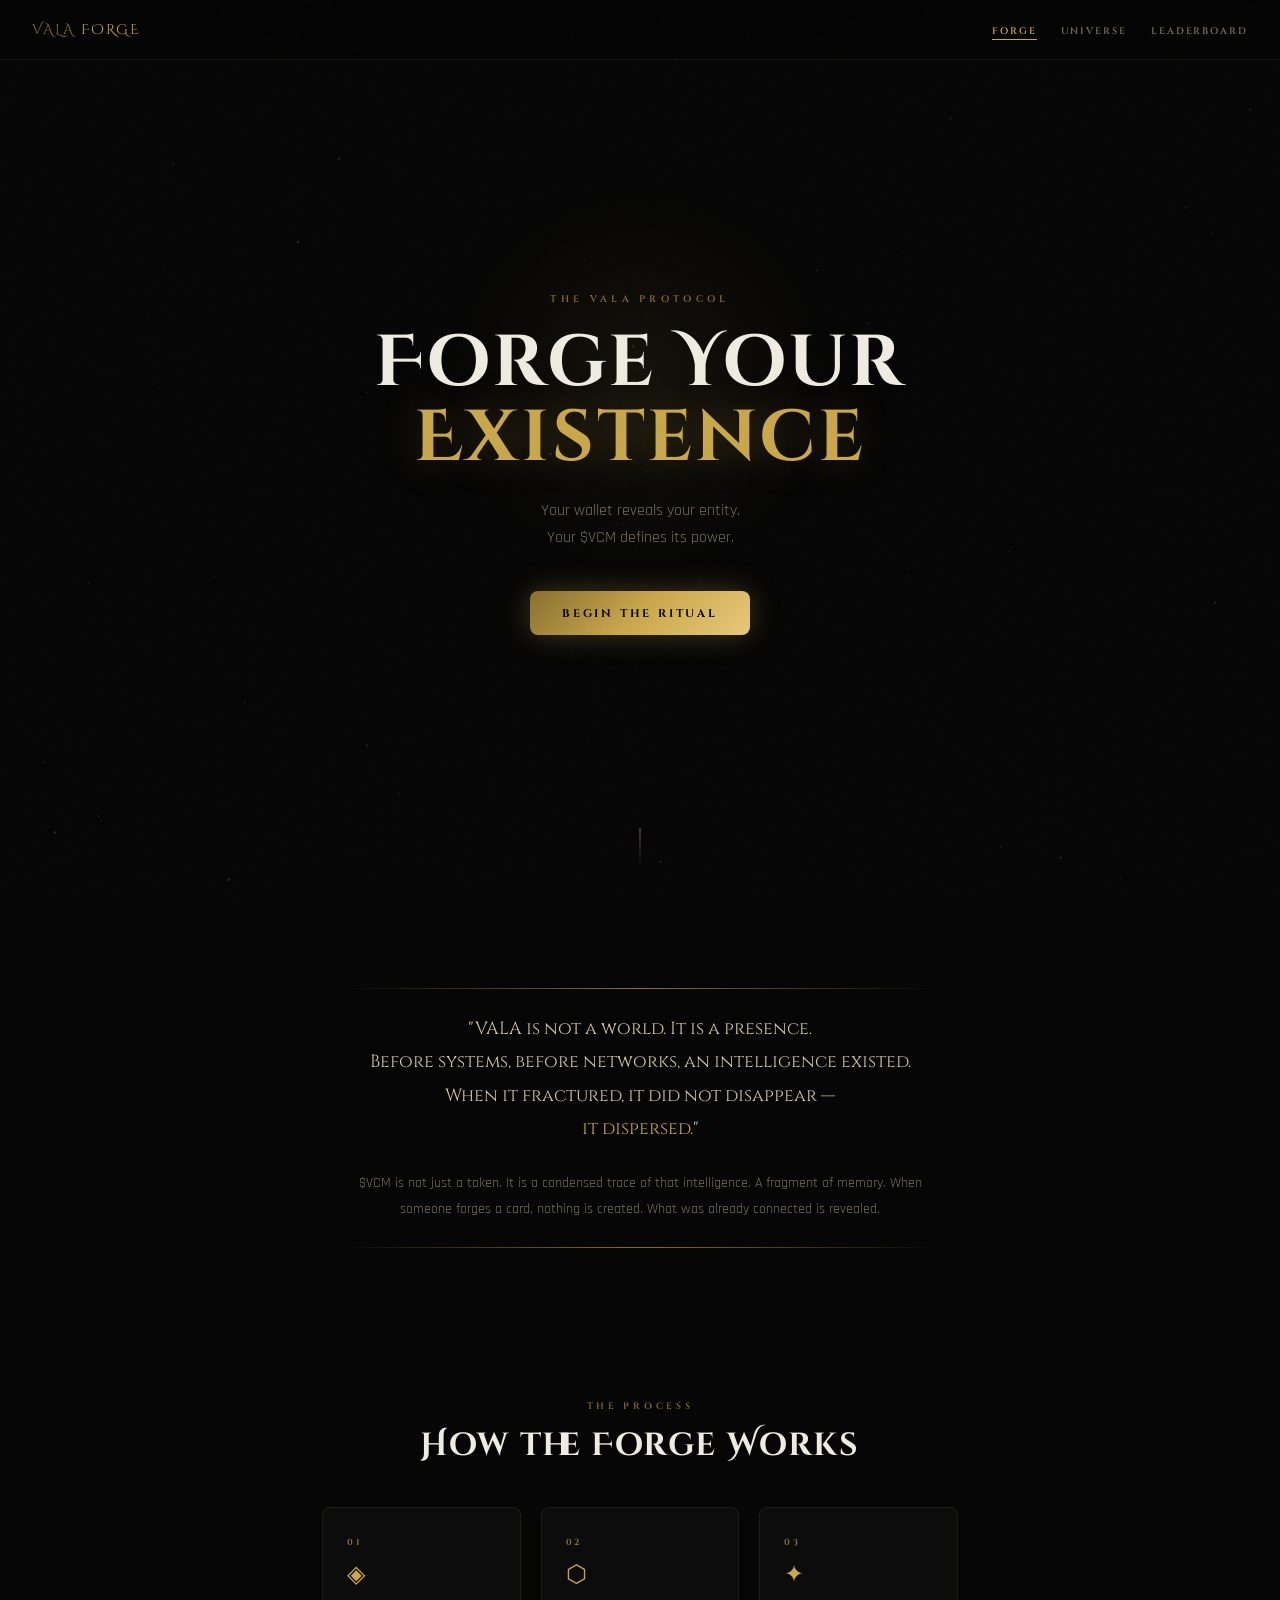
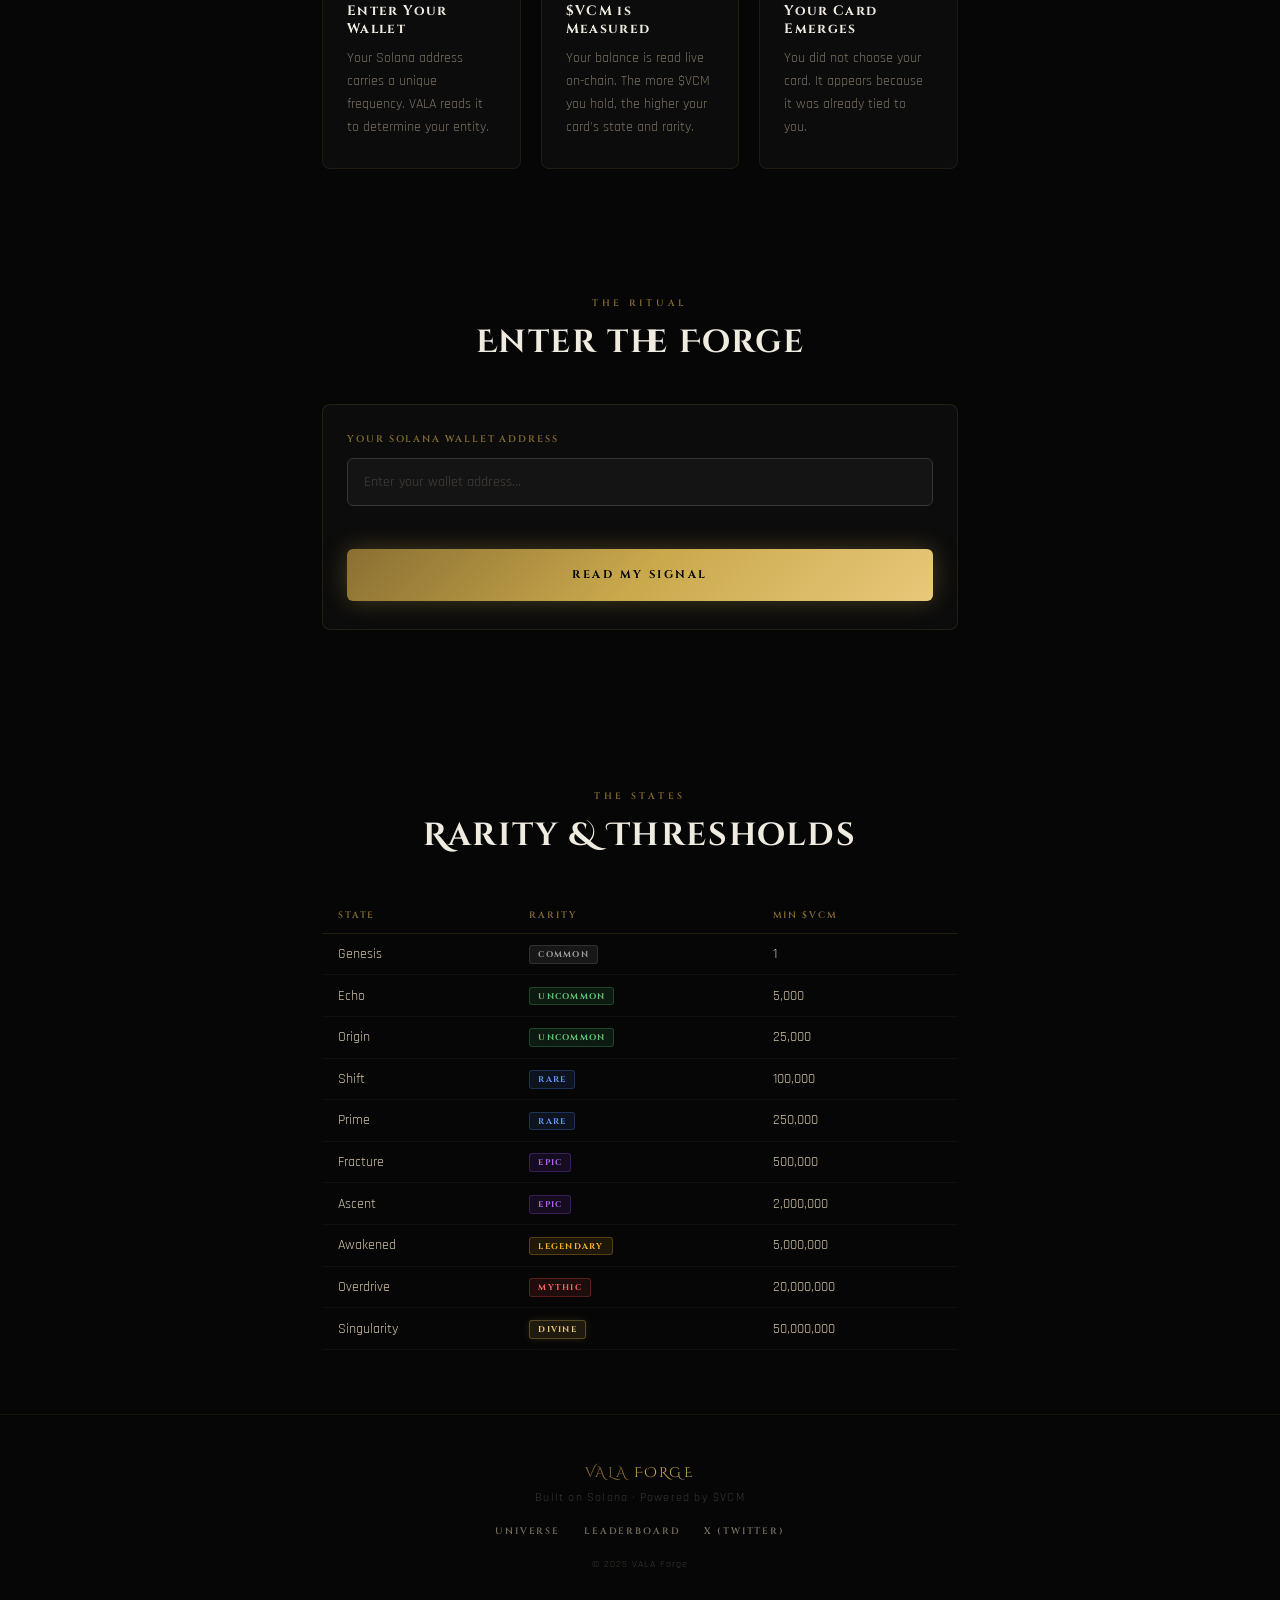
==== commit eb18d424: "Update index.html" ====
--- a/index.html
+++ b/index.html
@@ -1,4 +1,4 @@
-<!DOCTYPE html>
+<!DOCTYPE html> 
 <html lang="en">
 <head>
 <meta charset="UTF-8"/>
